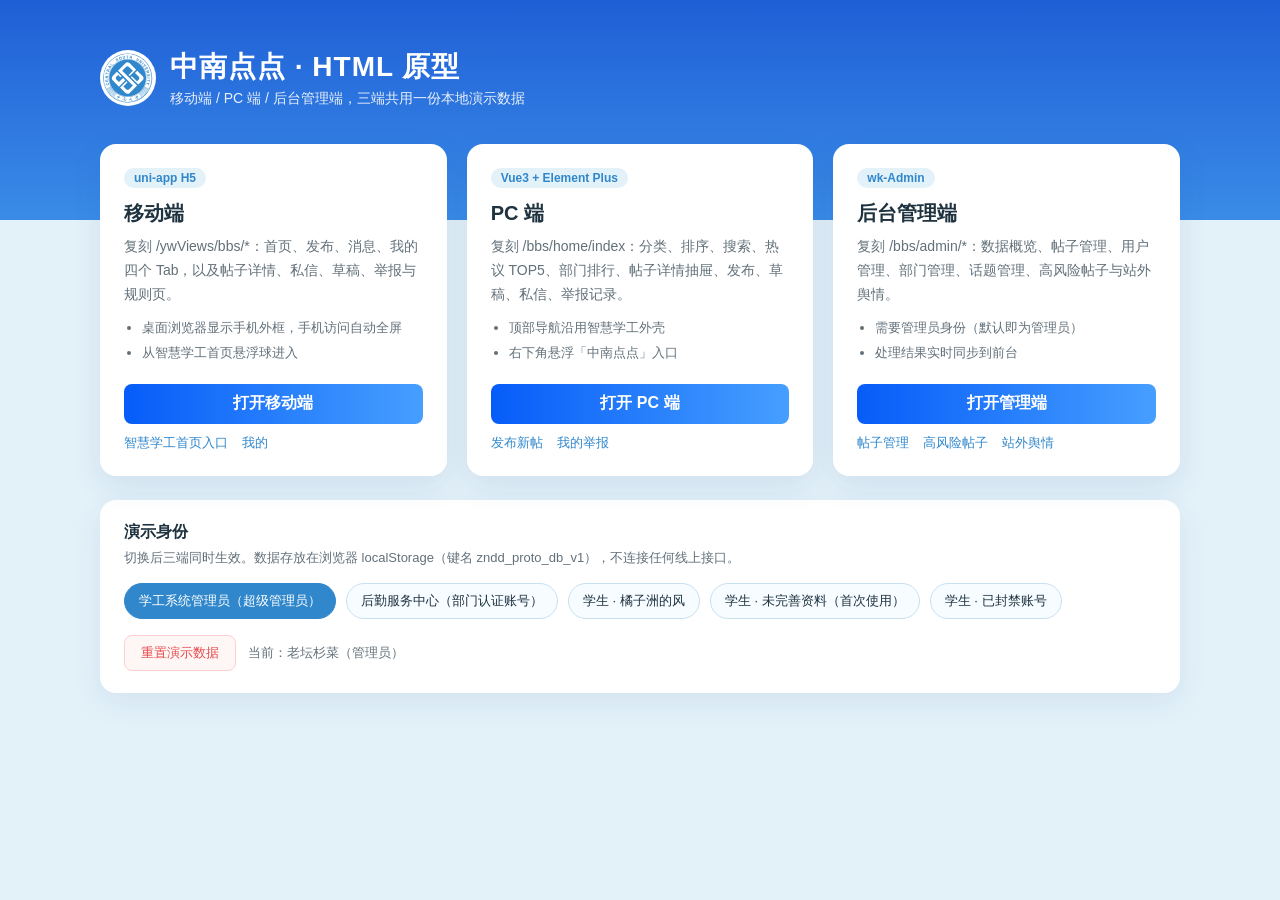
==== index.html @ 5b6a41db "Add the 中南点点 static prototype so it can be previewed online. Co-authored-by: Cursor <cursoragent@cur" ====
<!DOCTYPE html>
<html lang="zh-CN">
<head>
  <meta charset="UTF-8">
  <meta name="viewport" content="width=device-width, initial-scale=1.0">
  <title>中南点点 · HTML 原型入口</title>
  <link rel="icon" href="assets/pc/logo.svg">
  <style>
    * { box-sizing: border-box; margin: 0; padding: 0; }
    body { font-family: -apple-system, BlinkMacSystemFont, "PingFang SC", "Microsoft YaHei", sans-serif; color: #1e323f; min-height: 100vh;
      background: linear-gradient(180deg, #1f5fd6 0, #3a8ce8 220px, #e3f1f9 220px); padding: 48px 20px; }
    .wrap { max-width: 1080px; margin: 0 auto; }
    .brand { display: flex; align-items: center; gap: 14px; color: #fff; margin-bottom: 36px; }
    .brand img { width: 56px; height: 56px; background: #fff; border-radius: 50%; padding: 3px; }
    .brand h1 { font-size: 28px; letter-spacing: 1px; }
    .brand p { font-size: 14px; opacity: .9; margin-top: 4px; }
    .cards { display: grid; grid-template-columns: repeat(auto-fit, minmax(300px, 1fr)); gap: 20px; }
    .card { background: #fff; border-radius: 16px; padding: 24px; box-shadow: 0 10px 30px rgba(30, 80, 140, .1); display: flex; flex-direction: column; }
    .card__tag { align-self: flex-start; font-size: 12px; font-weight: 600; padding: 3px 10px; border-radius: 10px; background: #e3f1f9; color: #3087cc; }
    .card h2 { font-size: 20px; margin: 12px 0 8px; }
    .card p { color: #627079; font-size: 14px; line-height: 1.7; flex: 1; }
    .card ul { margin: 10px 0 18px 18px; color: #627079; font-size: 13px; line-height: 1.9; }
    .card a.go { display: inline-flex; align-items: center; justify-content: center; height: 40px; border-radius: 8px; background: linear-gradient(270deg, #469fff, #065cf8); color: #fff; font-weight: 600; text-decoration: none; }
    .card .sub { margin-top: 10px; display: flex; gap: 14px; flex-wrap: wrap; font-size: 13px; }
    .card .sub a { color: #3087cc; text-decoration: none; }
    .panel { margin-top: 24px; background: #fff; border-radius: 16px; padding: 22px 24px; box-shadow: 0 10px 30px rgba(30, 80, 140, .08); }
    .panel h3 { font-size: 16px; margin-bottom: 4px; }
    .panel > p { color: #627079; font-size: 13px; margin-bottom: 14px; line-height: 1.7; }
    .users { display: flex; flex-wrap: wrap; gap: 10px; }
    .users button { border: 1px solid #c7e1f0; background: #f6fcff; color: #1e323f; border-radius: 18px; padding: 8px 14px; font-size: 13px; cursor: pointer; }
    .users button.is-cur { background: #3087cc; border-color: #3087cc; color: #fff; }
    .ops { margin-top: 16px; display: flex; gap: 12px; align-items: center; flex-wrap: wrap; }
    .ops button { border: 1px solid #ffd0d0; background: #fff6f6; color: #e64a4a; border-radius: 8px; padding: 8px 16px; font-size: 13px; cursor: pointer; }
    .ops span { color: #627079; font-size: 13px; }
  </style>
</head>
<body>
  <div class="wrap">
    <div class="brand"><img src="assets/pc/logo.svg" alt=""><div><h1>中南点点 · HTML 原型</h1><p>移动端 / PC 端 / 后台管理端，三端共用一份本地演示数据</p></div></div>
    <div class="cards">
      <div class="card"><span class="card__tag">uni-app H5</span><h2>移动端</h2>
        <p>复刻 /ywViews/bbs/*：首页、发布、消息、我的四个 Tab，以及帖子详情、私信、草稿、举报与规则页。</p>
        <ul><li>桌面浏览器显示手机外框，手机访问自动全屏</li><li>从智慧学工首页悬浮球进入</li></ul>
        <a class="go" href="h5.html#/ywViews/bbs/home/index">打开移动端</a>
        <div class="sub"><a href="h5.html#/pages/home">智慧学工首页入口</a><a href="h5.html#/ywViews/bbs/profile/index">我的</a></div></div>
      <div class="card"><span class="card__tag">Vue3 + Element Plus</span><h2>PC 端</h2>
        <p>复刻 /bbs/home/index：分类、排序、搜索、热议 TOP5、部门排行、帖子详情抽屉、发布、草稿、私信、举报记录。</p>
        <ul><li>顶部导航沿用智慧学工外壳</li><li>右下角悬浮「中南点点」入口</li></ul>
        <a class="go" href="pc.html#/bbs/home/index">打开 PC 端</a>
        <div class="sub"><a href="pc.html#/bbs/post/publish">发布新帖</a><a href="pc.html#/bbs/profile/reports">我的举报</a></div></div>
      <div class="card"><span class="card__tag">wk-Admin</span><h2>后台管理端</h2>
        <p>复刻 /bbs/admin/*：数据概览、帖子管理、用户管理、部门管理、话题管理、高风险帖子与站外舆情。</p>
        <ul><li>需要管理员身份（默认即为管理员）</li><li>处理结果实时同步到前台</li></ul>
        <a class="go" href="pc.html#/bbs/admin/dashboard/index">打开管理端</a>
        <div class="sub"><a href="pc.html#/bbs/admin/posts/index">帖子管理</a><a href="pc.html#/bbs/admin/risk-posts/index">高风险帖子</a><a href="pc.html#/bbs/admin/sentiment/external">站外舆情</a></div></div>
    </div>
    <div class="panel">
      <h3>演示身份</h3>
      <p>切换后三端同时生效。数据存放在浏览器 localStorage（键名 zndd_proto_db_v1），不连接任何线上接口。</p>
      <div class="users" id="users"></div>
      <div class="ops"><button id="reset">重置演示数据</button><span id="cur"></span></div>
    </div>
  </div>
  <script src="js/store.js"></script>
  <script>
    function render() {
      var me = Store.me();
      document.getElementById('users').innerHTML = Store.DEMO_USERS.map(function (u) {
        return '<button data-id="' + u.id + '" class="' + (u.id === me.id ? 'is-cur' : '') + '">' + u.label + '</button>';
      }).join('');
      document.getElementById('cur').textContent = '当前：' + me.nc + (me.role === 'admin' ? '（管理员）' : '');
    }
    document.getElementById('users').addEventListener('click', function (e) {
      var b = e.target.closest('button[data-id]');
      if (b) Store.setCurrentUser(b.dataset.id);
    });
    document.getElementById('reset').addEventListener('click', function () {
      if (window.confirm('将清空所有本地修改并恢复初始演示数据，是否继续？')) Store.reset();
    });
    window.addEventListener('zndd:change', render);
    render();
  </script>
</body>
</html>
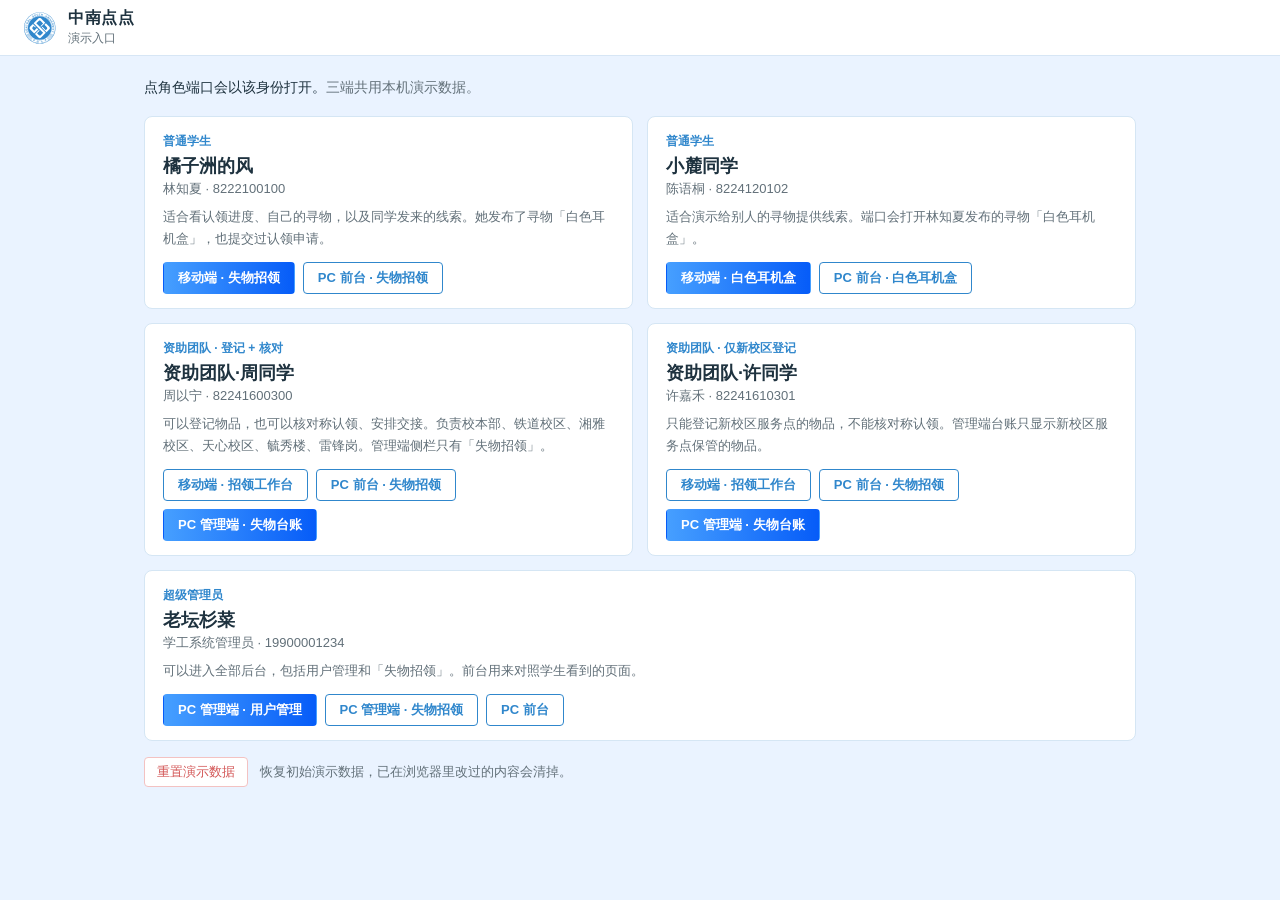
==== commit 8b1050a7: "补上失物招领原型，方便在线演示学生、招领处和管理员三条流程。 Co-authored-by: Cursor <cursoragent@cursor.com>" ====
--- a/index.html
+++ b/index.html
@@ -3,81 +3,159 @@
 <head>
   <meta charset="UTF-8">
   <meta name="viewport" content="width=device-width, initial-scale=1.0">
-  <title>中南点点 · HTML 原型入口</title>
+  <title>中南点点 · 演示入口</title>
   <link rel="icon" href="assets/pc/logo.svg">
   <style>
     * { box-sizing: border-box; margin: 0; padding: 0; }
-    body { font-family: -apple-system, BlinkMacSystemFont, "PingFang SC", "Microsoft YaHei", sans-serif; color: #1e323f; min-height: 100vh;
-      background: linear-gradient(180deg, #1f5fd6 0, #3a8ce8 220px, #e3f1f9 220px); padding: 48px 20px; }
-    .wrap { max-width: 1080px; margin: 0 auto; }
-    .brand { display: flex; align-items: center; gap: 14px; color: #fff; margin-bottom: 36px; }
-    .brand img { width: 56px; height: 56px; background: #fff; border-radius: 50%; padding: 3px; }
-    .brand h1 { font-size: 28px; letter-spacing: 1px; }
-    .brand p { font-size: 14px; opacity: .9; margin-top: 4px; }
-    .cards { display: grid; grid-template-columns: repeat(auto-fit, minmax(300px, 1fr)); gap: 20px; }
-    .card { background: #fff; border-radius: 16px; padding: 24px; box-shadow: 0 10px 30px rgba(30, 80, 140, .1); display: flex; flex-direction: column; }
-    .card__tag { align-self: flex-start; font-size: 12px; font-weight: 600; padding: 3px 10px; border-radius: 10px; background: #e3f1f9; color: #3087cc; }
-    .card h2 { font-size: 20px; margin: 12px 0 8px; }
-    .card p { color: #627079; font-size: 14px; line-height: 1.7; flex: 1; }
-    .card ul { margin: 10px 0 18px 18px; color: #627079; font-size: 13px; line-height: 1.9; }
-    .card a.go { display: inline-flex; align-items: center; justify-content: center; height: 40px; border-radius: 8px; background: linear-gradient(270deg, #469fff, #065cf8); color: #fff; font-weight: 600; text-decoration: none; }
-    .card .sub { margin-top: 10px; display: flex; gap: 14px; flex-wrap: wrap; font-size: 13px; }
-    .card .sub a { color: #3087cc; text-decoration: none; }
-    .panel { margin-top: 24px; background: #fff; border-radius: 16px; padding: 22px 24px; box-shadow: 0 10px 30px rgba(30, 80, 140, .08); }
-    .panel h3 { font-size: 16px; margin-bottom: 4px; }
-    .panel > p { color: #627079; font-size: 13px; margin-bottom: 14px; line-height: 1.7; }
-    .users { display: flex; flex-wrap: wrap; gap: 10px; }
-    .users button { border: 1px solid #c7e1f0; background: #f6fcff; color: #1e323f; border-radius: 18px; padding: 8px 14px; font-size: 13px; cursor: pointer; }
-    .users button.is-cur { background: #3087cc; border-color: #3087cc; color: #fff; }
-    .ops { margin-top: 16px; display: flex; gap: 12px; align-items: center; flex-wrap: wrap; }
-    .ops button { border: 1px solid #ffd0d0; background: #fff6f6; color: #e64a4a; border-radius: 8px; padding: 8px 16px; font-size: 13px; cursor: pointer; }
-    .ops span { color: #627079; font-size: 13px; }
+    body {
+      font-family: "PingFang SC", "Microsoft YaHei", -apple-system, BlinkMacSystemFont, sans-serif;
+      color: #1e323f; background: #eaf3ff; min-height: 100vh; font-size: 14px;
+    }
+    button { font: inherit; cursor: pointer; }
+    .topbar {
+      height: 56px; display: flex; align-items: center; gap: 12px;
+      padding: 0 24px; background: #fff; border-bottom: 1px solid #d7e6f5;
+    }
+    .topbar img { width: 32px; height: 32px; }
+    .topbar h1 { font-size: 16px; font-weight: 700; letter-spacing: .5px; }
+    .topbar p { font-size: 12px; color: #627079; margin-top: 1px; }
+    .wrap { max-width: 1040px; margin: 0 auto; padding: 20px 24px 40px; }
+    .lead { font-size: 14px; line-height: 1.7; margin-bottom: 16px; }
+    .lead span { color: #627079; }
+    .roles { display: grid; grid-template-columns: 1fr 1fr; gap: 14px; }
+    .card {
+      background: #fff; border: 1px solid #d5e6f4; border-radius: 8px; padding: 16px 18px 14px;
+    }
+    .card--wide { grid-column: 1 / -1; }
+    .card__role { font-size: 12px; font-weight: 600; color: #3087cc; }
+    .card h2 { font-size: 18px; font-weight: 700; margin: 4px 0 2px; }
+    .card__meta { font-size: 13px; color: #627079; }
+    .card > p { color: #627079; font-size: 13px; line-height: 1.7; margin: 8px 0 12px; }
+    .ports { display: flex; flex-wrap: wrap; gap: 8px; }
+    .port {
+      height: 32px; padding: 0 14px; border-radius: 4px; border: 1px solid #3087cc;
+      background: #fff; color: #3087cc; font-size: 13px; font-weight: 600;
+    }
+    .port:hover { background: #f2f9fe; }
+    .port--primary {
+      border-color: transparent; color: #fff;
+      background: linear-gradient(90deg, #469fff, #065cf8);
+    }
+    .port--primary:hover { filter: brightness(1.05); background: linear-gradient(90deg, #469fff, #065cf8); }
+    .foot { margin-top: 16px; display: flex; align-items: center; gap: 12px; color: #627079; font-size: 13px; }
+    .foot button {
+      height: 30px; padding: 0 12px; border-radius: 4px; border: 1px solid #f3c2c2;
+      background: #fff; color: #d35656; font-size: 13px;
+    }
+    .foot button:hover { background: #fff6f6; }
+    @media (max-width: 760px) {
+      .roles { grid-template-columns: 1fr; }
+      .card--wide { grid-column: auto; }
+    }
   </style>
 </head>
 <body>
-  <div class="wrap">
-    <div class="brand"><img src="assets/pc/logo.svg" alt=""><div><h1>中南点点 · HTML 原型</h1><p>移动端 / PC 端 / 后台管理端，三端共用一份本地演示数据</p></div></div>
-    <div class="cards">
-      <div class="card"><span class="card__tag">uni-app H5</span><h2>移动端</h2>
-        <p>复刻 /ywViews/bbs/*：首页、发布、消息、我的四个 Tab，以及帖子详情、私信、草稿、举报与规则页。</p>
-        <ul><li>桌面浏览器显示手机外框，手机访问自动全屏</li><li>从智慧学工首页悬浮球进入</li></ul>
-        <a class="go" href="h5.html#/ywViews/bbs/home/index">打开移动端</a>
-        <div class="sub"><a href="h5.html#/pages/home">智慧学工首页入口</a><a href="h5.html#/ywViews/bbs/profile/index">我的</a></div></div>
-      <div class="card"><span class="card__tag">Vue3 + Element Plus</span><h2>PC 端</h2>
-        <p>复刻 /bbs/home/index：分类、排序、搜索、热议 TOP5、部门排行、帖子详情抽屉、发布、草稿、私信、举报记录。</p>
-        <ul><li>顶部导航沿用智慧学工外壳</li><li>右下角悬浮「中南点点」入口</li></ul>
-        <a class="go" href="pc.html#/bbs/home/index">打开 PC 端</a>
-        <div class="sub"><a href="pc.html#/bbs/post/publish">发布新帖</a><a href="pc.html#/bbs/profile/reports">我的举报</a></div></div>
-      <div class="card"><span class="card__tag">wk-Admin</span><h2>后台管理端</h2>
-        <p>复刻 /bbs/admin/*：数据概览、帖子管理、用户管理、部门管理、话题管理、高风险帖子与站外舆情。</p>
-        <ul><li>需要管理员身份（默认即为管理员）</li><li>处理结果实时同步到前台</li></ul>
-        <a class="go" href="pc.html#/bbs/admin/dashboard/index">打开管理端</a>
-        <div class="sub"><a href="pc.html#/bbs/admin/posts/index">帖子管理</a><a href="pc.html#/bbs/admin/risk-posts/index">高风险帖子</a><a href="pc.html#/bbs/admin/sentiment/external">站外舆情</a></div></div>
-    </div>
-    <div class="panel">
-      <h3>演示身份</h3>
-      <p>切换后三端同时生效。数据存放在浏览器 localStorage（键名 zndd_proto_db_v1），不连接任何线上接口。</p>
-      <div class="users" id="users"></div>
-      <div class="ops"><button id="reset">重置演示数据</button><span id="cur"></span></div>
-    </div>
-  </div>
+  <header class="topbar">
+    <img src="assets/pc/logo.svg" alt="">
+    <div><h1>中南点点</h1><p>演示入口</p></div>
+  </header>
+  <main class="wrap">
+    <p class="lead">点角色端口会以该身份打开。<span>三端共用本机演示数据。</span></p>
+    <div class="roles" id="roles"></div>
+    <div class="foot"><button type="button" id="reset">重置演示数据</button><span>恢复初始演示数据，已在浏览器里改过的内容会清掉。</span></div>
+  </main>
   <script src="js/store.js"></script>
   <script>
+    var ROLES = [
+      {
+        id: 'u101', role: '普通学生',
+        fit: '适合看认领进度、自己的寻物，以及同学发来的线索。她发布了寻物「白色耳机盒」，也提交过认领申请。',
+        ports: [
+          { port: 'h5-lost', label: '移动端 · 失物招领', primary: true },
+          { port: 'pc-lost', label: 'PC 前台 · 失物招领' }
+        ]
+      },
+      {
+        id: 'u103', role: '普通学生',
+        fit: '适合演示给别人的寻物提供线索。端口会打开林知夏发布的寻物「白色耳机盒」。',
+        ports: [
+          { port: 'h5-clue', label: '移动端 · 白色耳机盒', primary: true },
+          { port: 'pc-clue', label: 'PC 前台 · 白色耳机盒' }
+        ]
+      },
+      {
+        id: 'u_zz1', role: '资助团队 · 登记 + 核对',
+        fit: '可以登记物品，也可以核对称认领、安排交接。负责校本部、铁道校区、湘雅校区、天心校区、毓秀楼、雷锋岗。管理端侧栏只有「失物招领」。',
+        ports: [
+          { port: 'h5-work', label: '移动端 · 招领工作台' },
+          { port: 'pc-lost', label: 'PC 前台 · 失物招领' },
+          { port: 'pc-items', label: 'PC 管理端 · 失物台账', primary: true }
+        ]
+      },
+      {
+        id: 'u_zz2', role: '资助团队 · 仅新校区登记',
+        fit: '只能登记新校区服务点的物品，不能核对称认领。管理端台账只显示新校区服务点保管的物品。',
+        ports: [
+          { port: 'h5-work', label: '移动端 · 招领工作台' },
+          { port: 'pc-lost', label: 'PC 前台 · 失物招领' },
+          { port: 'pc-items', label: 'PC 管理端 · 失物台账', primary: true }
+        ]
+      },
+      {
+        id: 'u_admin', role: '超级管理员', wide: true,
+        fit: '可以进入全部后台，包括用户管理和「失物招领」。前台用来对照学生看到的页面。',
+        ports: [
+          { port: 'pc-users', label: 'PC 管理端 · 用户管理', primary: true },
+          { port: 'pc-items', label: 'PC 管理端 · 失物招领' },
+          { port: 'pc-home', label: 'PC 前台' }
+        ]
+      }
+    ];
+
+    function esc(s) {
+      return String(s == null ? '' : s).replace(/[&<>"']/g, function (c) {
+        return { '&': '&amp;', '<': '&lt;', '>': '&gt;', '"': '&quot;', "'": '&#39;' }[c];
+      });
+    }
+    function earId() {
+      var list = (Store.db && Store.db.lfItems) || [];
+      var it = list.find(function (x) { return x.lx === 'lost' && x.mc === '白色耳机盒'; });
+      return it ? it.id : '';
+    }
+    function dest(port) {
+      var id = earId();
+      if (port === 'h5-lost') return 'h5.html#/ywViews/bbs/lost/index';
+      if (port === 'pc-lost') return 'pc.html#/bbs/lost/index';
+      if (port === 'pc-home') return 'pc.html#/bbs/home/index';
+      if (port === 'h5-work') return 'h5.html#/ywViews/bbs/lost/work';
+      if (port === 'pc-items') return 'pc.html#/bbs/admin/lost/items';
+      if (port === 'pc-users') return 'pc.html#/bbs/admin/users/index';
+      if (port === 'h5-clue') return id ? 'h5.html#/ywViews/bbs/lost/detail?id=' + encodeURIComponent(id) : 'h5.html#/ywViews/bbs/lost/index?lx=lost';
+      if (port === 'pc-clue') return id ? 'pc.html#/bbs/lost/index?lx=lost&id=' + encodeURIComponent(id) : 'pc.html#/bbs/lost/index?lx=lost';
+      return 'index.html';
+    }
     function render() {
-      var me = Store.me();
-      document.getElementById('users').innerHTML = Store.DEMO_USERS.map(function (u) {
-        return '<button data-id="' + u.id + '" class="' + (u.id === me.id ? 'is-cur' : '') + '">' + u.label + '</button>';
+      document.getElementById('roles').innerHTML = ROLES.map(function (r) {
+        var u = Store.user(r.id) || { nc: r.id, xm: '', xh: '' };
+        return '<section class="card' + (r.wide ? ' card--wide' : '') + '">' +
+          '<div class="card__role">' + esc(r.role) + '</div>' +
+          '<h2>' + esc(u.nc) + '</h2>' +
+          '<div class="card__meta">' + esc(u.xm) + ' · ' + esc(u.xh) + '</div>' +
+          '<p>' + esc(r.fit) + '</p>' +
+          '<div class="ports">' + r.ports.map(function (p) {
+            return '<button type="button" class="port' + (p.primary ? ' port--primary' : '') + '" data-uid="' + esc(r.id) + '" data-port="' + esc(p.port) + '">' + esc(p.label) + '</button>';
+          }).join('') + '</div></section>';
       }).join('');
-      document.getElementById('cur').textContent = '当前：' + me.nc + (me.role === 'admin' ? '（管理员）' : '');
     }
-    document.getElementById('users').addEventListener('click', function (e) {
-      var b = e.target.closest('button[data-id]');
-      if (b) Store.setCurrentUser(b.dataset.id);
+    document.getElementById('roles').addEventListener('click', function (e) {
+      var b = e.target.closest('button[data-uid]');
+      if (!b) return;
+      Store.setCurrentUser(b.getAttribute('data-uid'));
+      location.href = dest(b.getAttribute('data-port'));
     });
     document.getElementById('reset').addEventListener('click', function () {
-      if (window.confirm('将清空所有本地修改并恢复初始演示数据，是否继续？')) Store.reset();
+      if (window.confirm('将清空本机修改并恢复初始演示数据，是否继续？')) Store.reset();
     });
-    window.addEventListener('zndd:change', render);
     render();
   </script>
 </body>
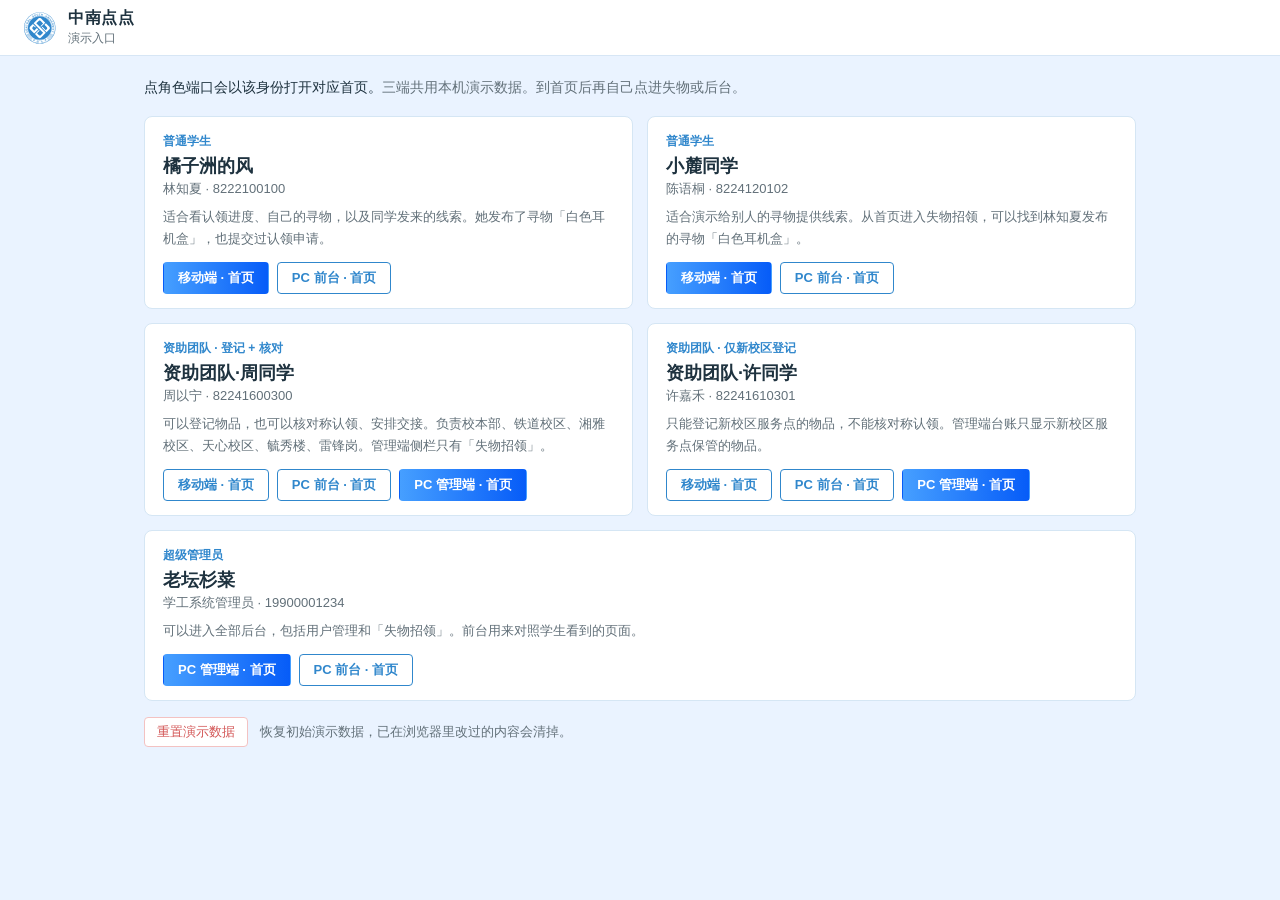
==== commit f57cea67: "演示入口先打开各端首页，方便从首页再点进失物或后台。 角色按钮仍会切换身份，但不再直接进入失物列表、耳机盒详情、招领工作台、失物台账或用户管理。  Co-authored-by: Cursor <cu" ====
--- a/index.html
+++ b/index.html
@@ -60,7 +60,7 @@
     <div><h1>中南点点</h1><p>演示入口</p></div>
   </header>
   <main class="wrap">
-    <p class="lead">点角色端口会以该身份打开。<span>三端共用本机演示数据。</span></p>
+    <p class="lead">点角色端口会以该身份打开对应首页。<span>三端共用本机演示数据。到首页后再自己点进失物或后台。</span></p>
     <div class="roles" id="roles"></div>
     <div class="foot"><button type="button" id="reset">重置演示数据</button><span>恢复初始演示数据，已在浏览器里改过的内容会清掉。</span></div>
   </main>
@@ -71,43 +71,42 @@
         id: 'u101', role: '普通学生',
         fit: '适合看认领进度、自己的寻物，以及同学发来的线索。她发布了寻物「白色耳机盒」，也提交过认领申请。',
         ports: [
-          { port: 'h5-lost', label: '移动端 · 失物招领', primary: true },
-          { port: 'pc-lost', label: 'PC 前台 · 失物招领' }
+          { port: 'h5', label: '移动端 · 首页', primary: true },
+          { port: 'pc', label: 'PC 前台 · 首页' }
         ]
       },
       {
         id: 'u103', role: '普通学生',
-        fit: '适合演示给别人的寻物提供线索。端口会打开林知夏发布的寻物「白色耳机盒」。',
+        fit: '适合演示给别人的寻物提供线索。从首页进入失物招领，可以找到林知夏发布的寻物「白色耳机盒」。',
         ports: [
-          { port: 'h5-clue', label: '移动端 · 白色耳机盒', primary: true },
-          { port: 'pc-clue', label: 'PC 前台 · 白色耳机盒' }
+          { port: 'h5', label: '移动端 · 首页', primary: true },
+          { port: 'pc', label: 'PC 前台 · 首页' }
         ]
       },
       {
         id: 'u_zz1', role: '资助团队 · 登记 + 核对',
         fit: '可以登记物品，也可以核对称认领、安排交接。负责校本部、铁道校区、湘雅校区、天心校区、毓秀楼、雷锋岗。管理端侧栏只有「失物招领」。',
         ports: [
-          { port: 'h5-work', label: '移动端 · 招领工作台' },
-          { port: 'pc-lost', label: 'PC 前台 · 失物招领' },
-          { port: 'pc-items', label: 'PC 管理端 · 失物台账', primary: true }
+          { port: 'h5', label: '移动端 · 首页' },
+          { port: 'pc', label: 'PC 前台 · 首页' },
+          { port: 'admin', label: 'PC 管理端 · 首页', primary: true }
         ]
       },
       {
         id: 'u_zz2', role: '资助团队 · 仅新校区登记',
         fit: '只能登记新校区服务点的物品，不能核对称认领。管理端台账只显示新校区服务点保管的物品。',
         ports: [
-          { port: 'h5-work', label: '移动端 · 招领工作台' },
-          { port: 'pc-lost', label: 'PC 前台 · 失物招领' },
-          { port: 'pc-items', label: 'PC 管理端 · 失物台账', primary: true }
+          { port: 'h5', label: '移动端 · 首页' },
+          { port: 'pc', label: 'PC 前台 · 首页' },
+          { port: 'admin', label: 'PC 管理端 · 首页', primary: true }
         ]
       },
       {
         id: 'u_admin', role: '超级管理员', wide: true,
         fit: '可以进入全部后台，包括用户管理和「失物招领」。前台用来对照学生看到的页面。',
         ports: [
-          { port: 'pc-users', label: 'PC 管理端 · 用户管理', primary: true },
-          { port: 'pc-items', label: 'PC 管理端 · 失物招领' },
-          { port: 'pc-home', label: 'PC 前台' }
+          { port: 'admin', label: 'PC 管理端 · 首页', primary: true },
+          { port: 'pc', label: 'PC 前台 · 首页' }
         ]
       }
     ];
@@ -117,21 +116,10 @@
         return { '&': '&amp;', '<': '&lt;', '>': '&gt;', '"': '&quot;', "'": '&#39;' }[c];
       });
     }
-    function earId() {
-      var list = (Store.db && Store.db.lfItems) || [];
-      var it = list.find(function (x) { return x.lx === 'lost' && x.mc === '白色耳机盒'; });
-      return it ? it.id : '';
-    }
     function dest(port) {
-      var id = earId();
-      if (port === 'h5-lost') return 'h5.html#/ywViews/bbs/lost/index';
-      if (port === 'pc-lost') return 'pc.html#/bbs/lost/index';
-      if (port === 'pc-home') return 'pc.html#/bbs/home/index';
-      if (port === 'h5-work') return 'h5.html#/ywViews/bbs/lost/work';
-      if (port === 'pc-items') return 'pc.html#/bbs/admin/lost/items';
-      if (port === 'pc-users') return 'pc.html#/bbs/admin/users/index';
-      if (port === 'h5-clue') return id ? 'h5.html#/ywViews/bbs/lost/detail?id=' + encodeURIComponent(id) : 'h5.html#/ywViews/bbs/lost/index?lx=lost';
-      if (port === 'pc-clue') return id ? 'pc.html#/bbs/lost/index?lx=lost&id=' + encodeURIComponent(id) : 'pc.html#/bbs/lost/index?lx=lost';
+      if (port === 'h5') return 'h5.html#/ywViews/bbs/home/index';
+      if (port === 'pc') return 'pc.html#/bbs/home/index';
+      if (port === 'admin') return 'pc.html#/bbs/admin/dashboard/index';
       return 'index.html';
     }
     function render() {
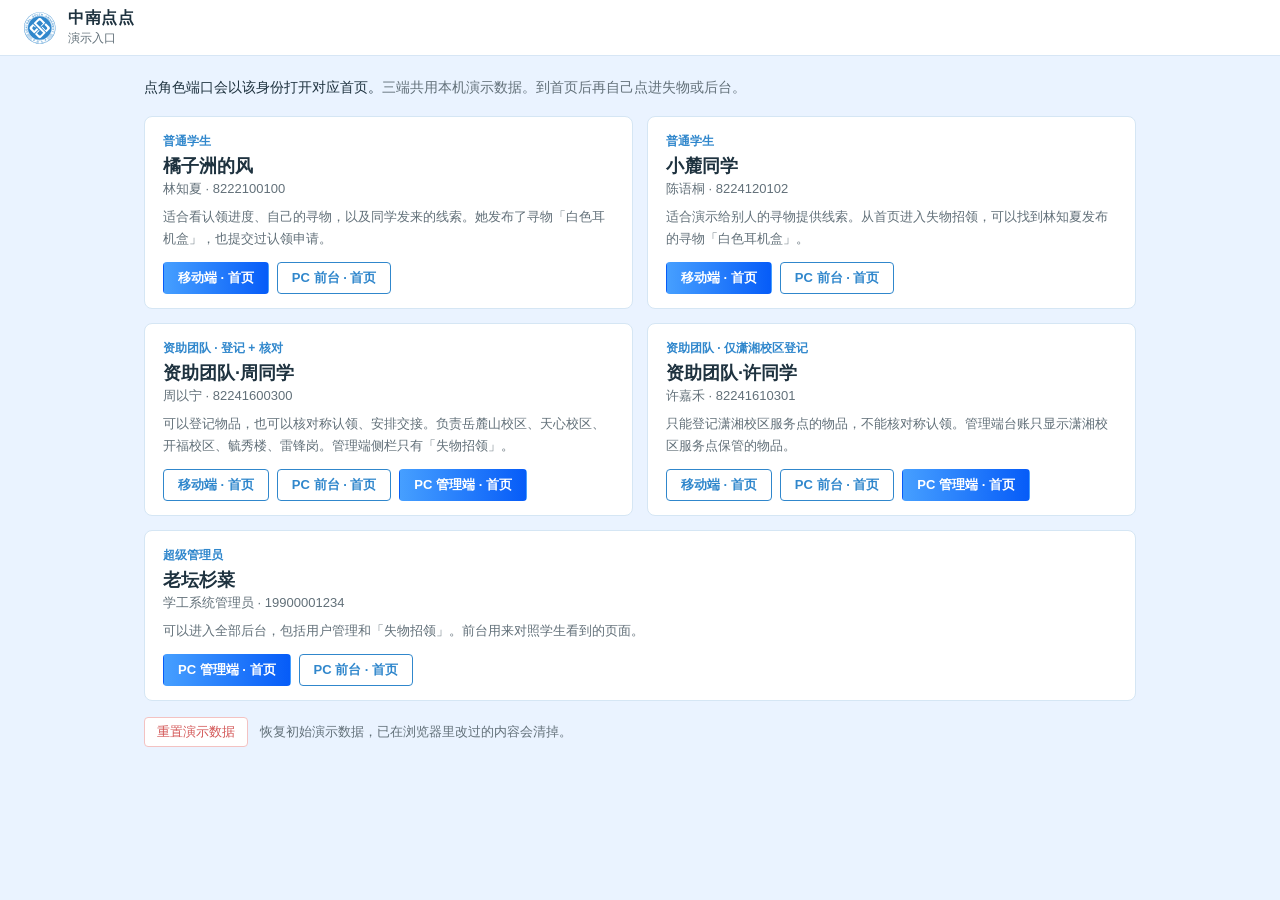
==== commit c61e1ffe: "更新失物招领原型的蓝色入口、六个校区和移动端发布按钮，并补上功能说明，方便在线演示对照。 Co-authored-by: Cursor <cursoragent@cursor.com>" ====
--- a/index.html
+++ b/index.html
@@ -85,7 +85,7 @@
       },
       {
         id: 'u_zz1', role: '资助团队 · 登记 + 核对',
-        fit: '可以登记物品，也可以核对称认领、安排交接。负责校本部、铁道校区、湘雅校区、天心校区、毓秀楼、雷锋岗。管理端侧栏只有「失物招领」。',
+        fit: '可以登记物品，也可以核对称认领、安排交接。负责岳麓山校区、天心校区、开福校区、毓秀楼、雷锋岗。管理端侧栏只有「失物招领」。',
         ports: [
           { port: 'h5', label: '移动端 · 首页' },
           { port: 'pc', label: 'PC 前台 · 首页' },
@@ -93,8 +93,8 @@
         ]
       },
       {
-        id: 'u_zz2', role: '资助团队 · 仅新校区登记',
-        fit: '只能登记新校区服务点的物品，不能核对称认领。管理端台账只显示新校区服务点保管的物品。',
+        id: 'u_zz2', role: '资助团队 · 仅潇湘校区登记',
+        fit: '只能登记潇湘校区服务点的物品，不能核对称认领。管理端台账只显示潇湘校区服务点保管的物品。',
         ports: [
           { port: 'h5', label: '移动端 · 首页' },
           { port: 'pc', label: 'PC 前台 · 首页' },
